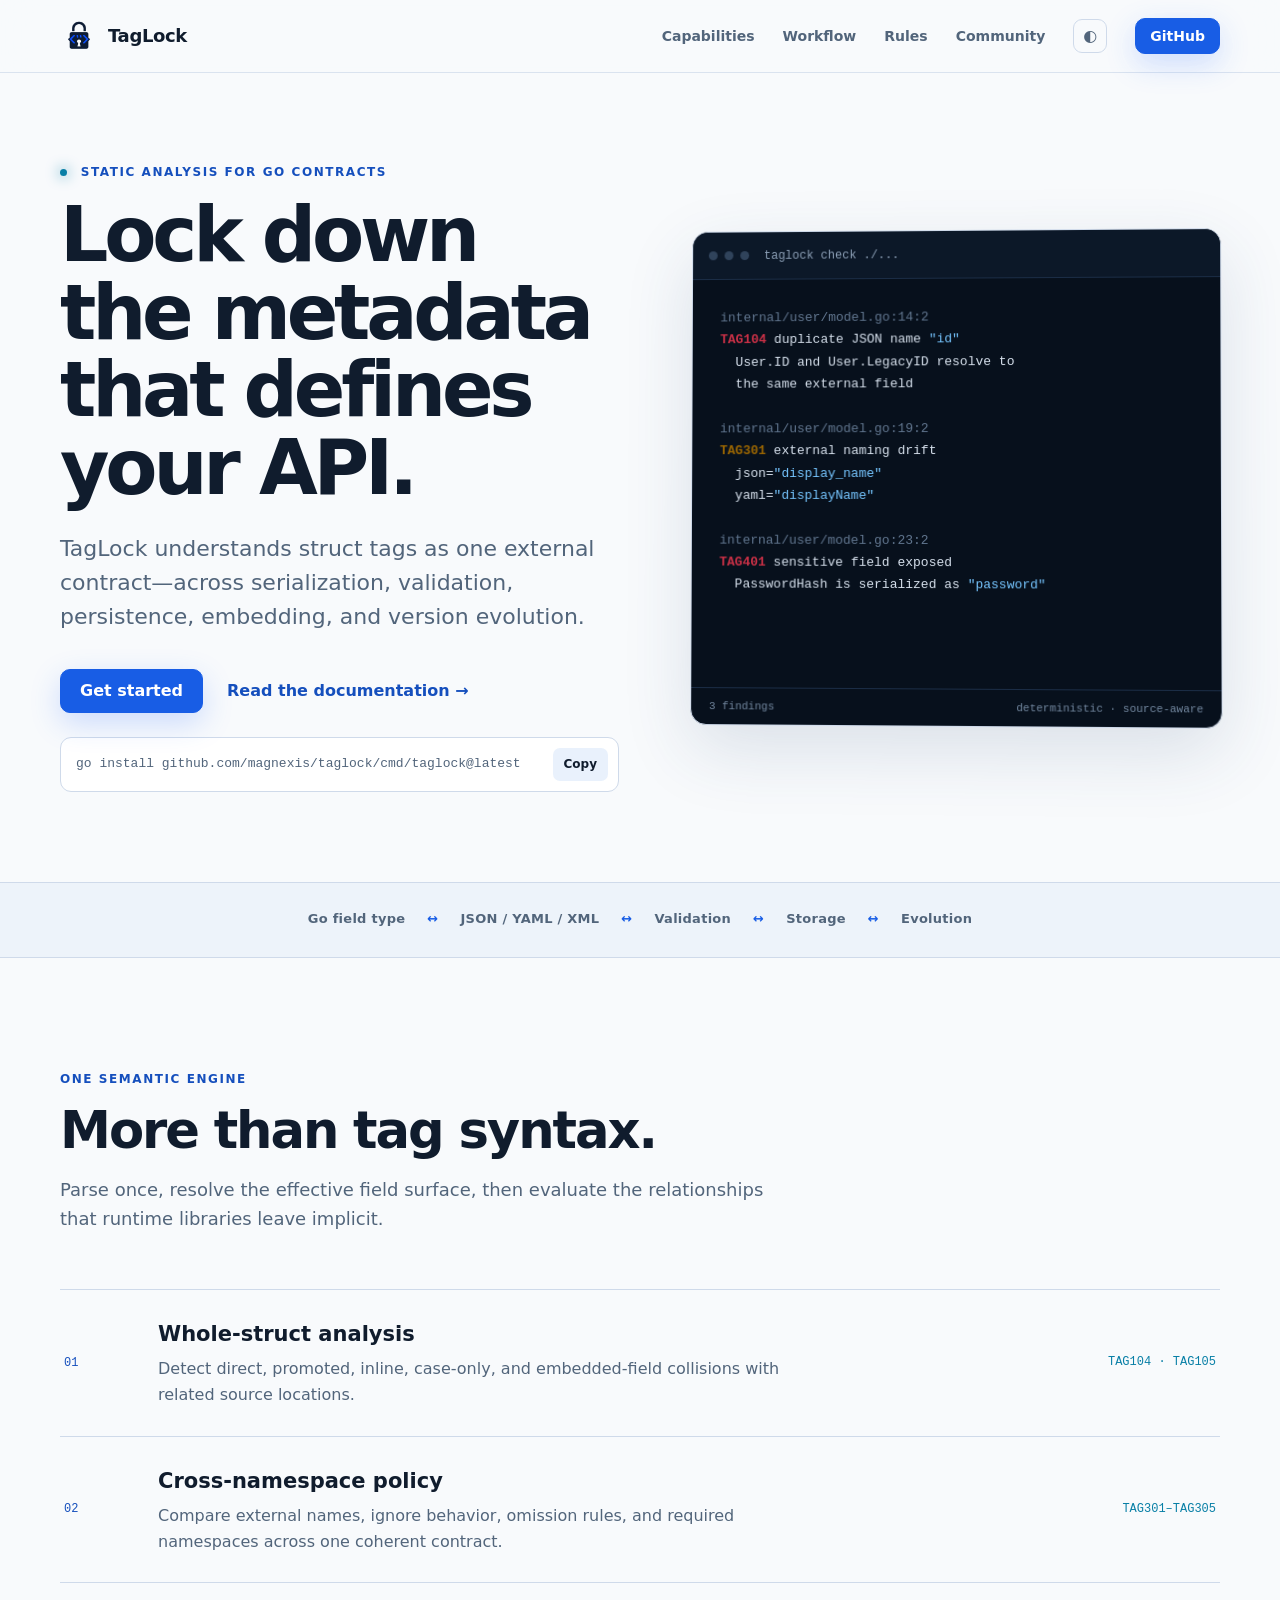
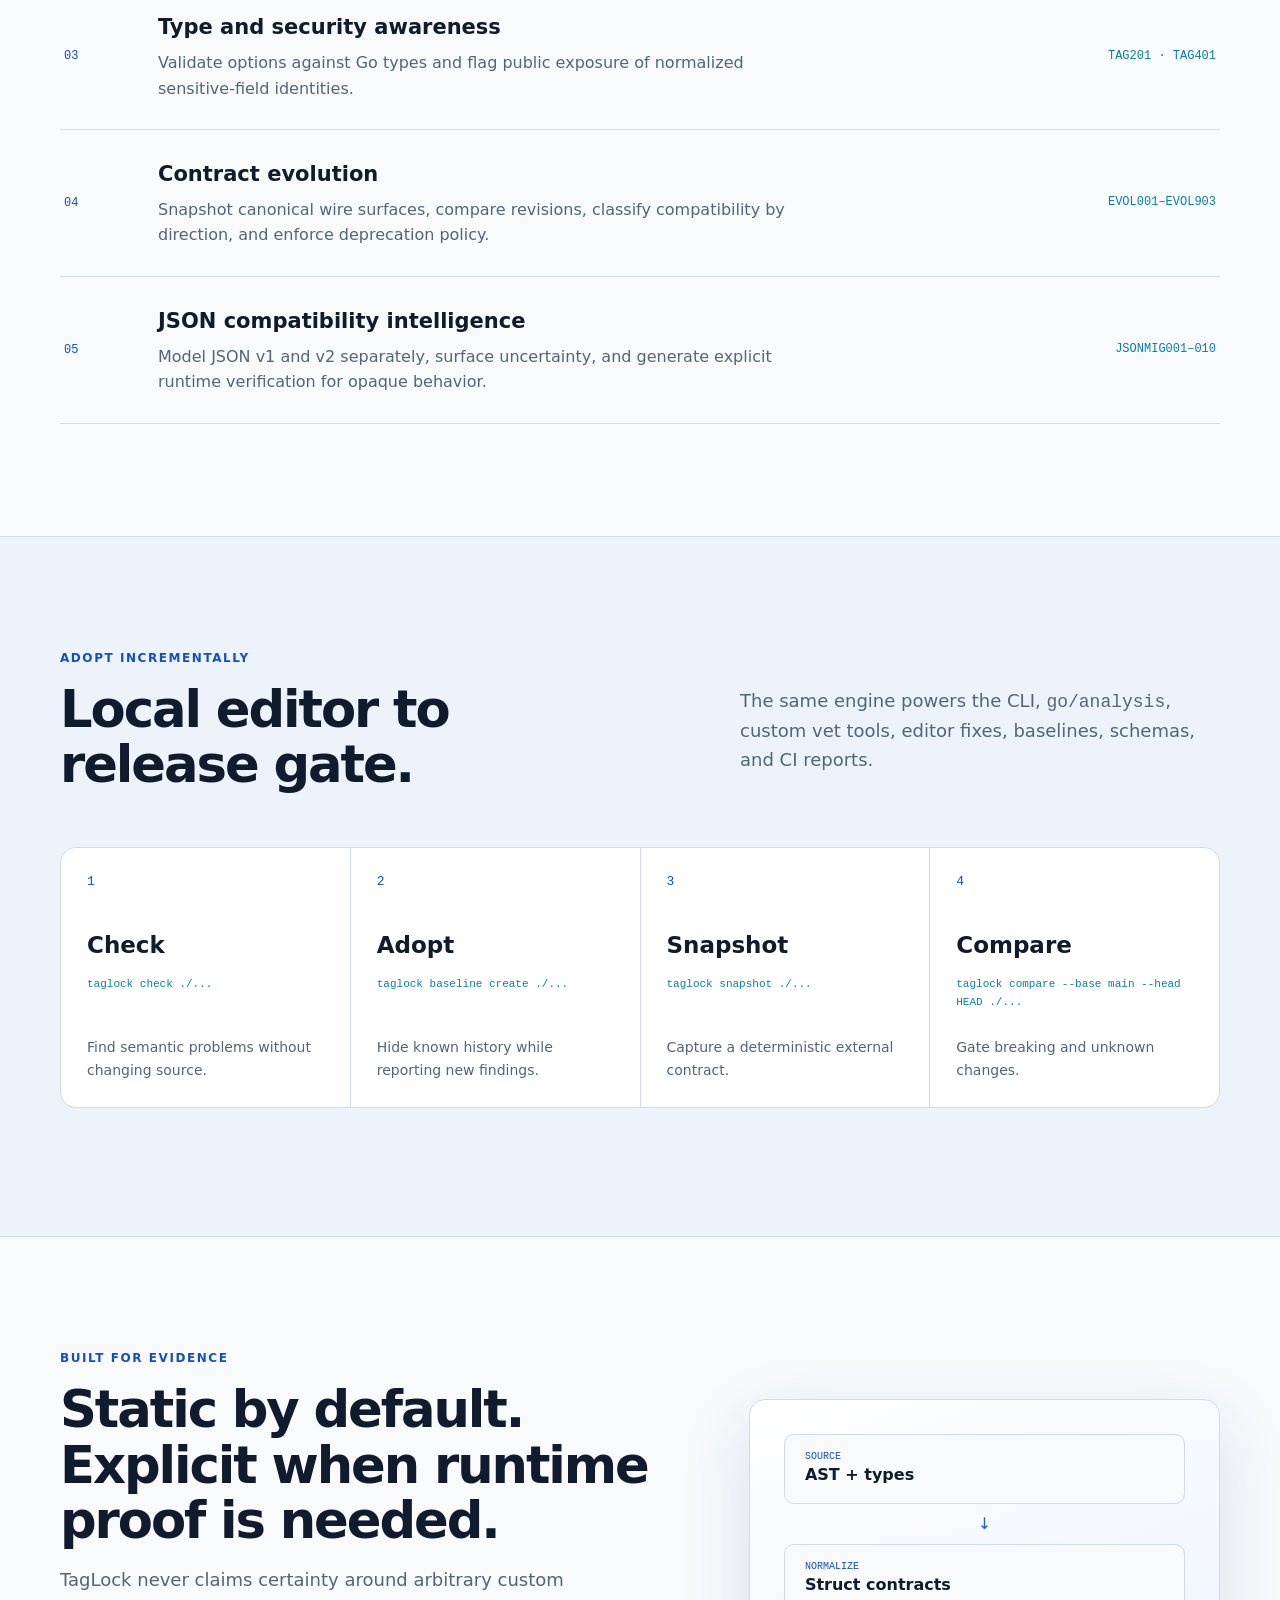
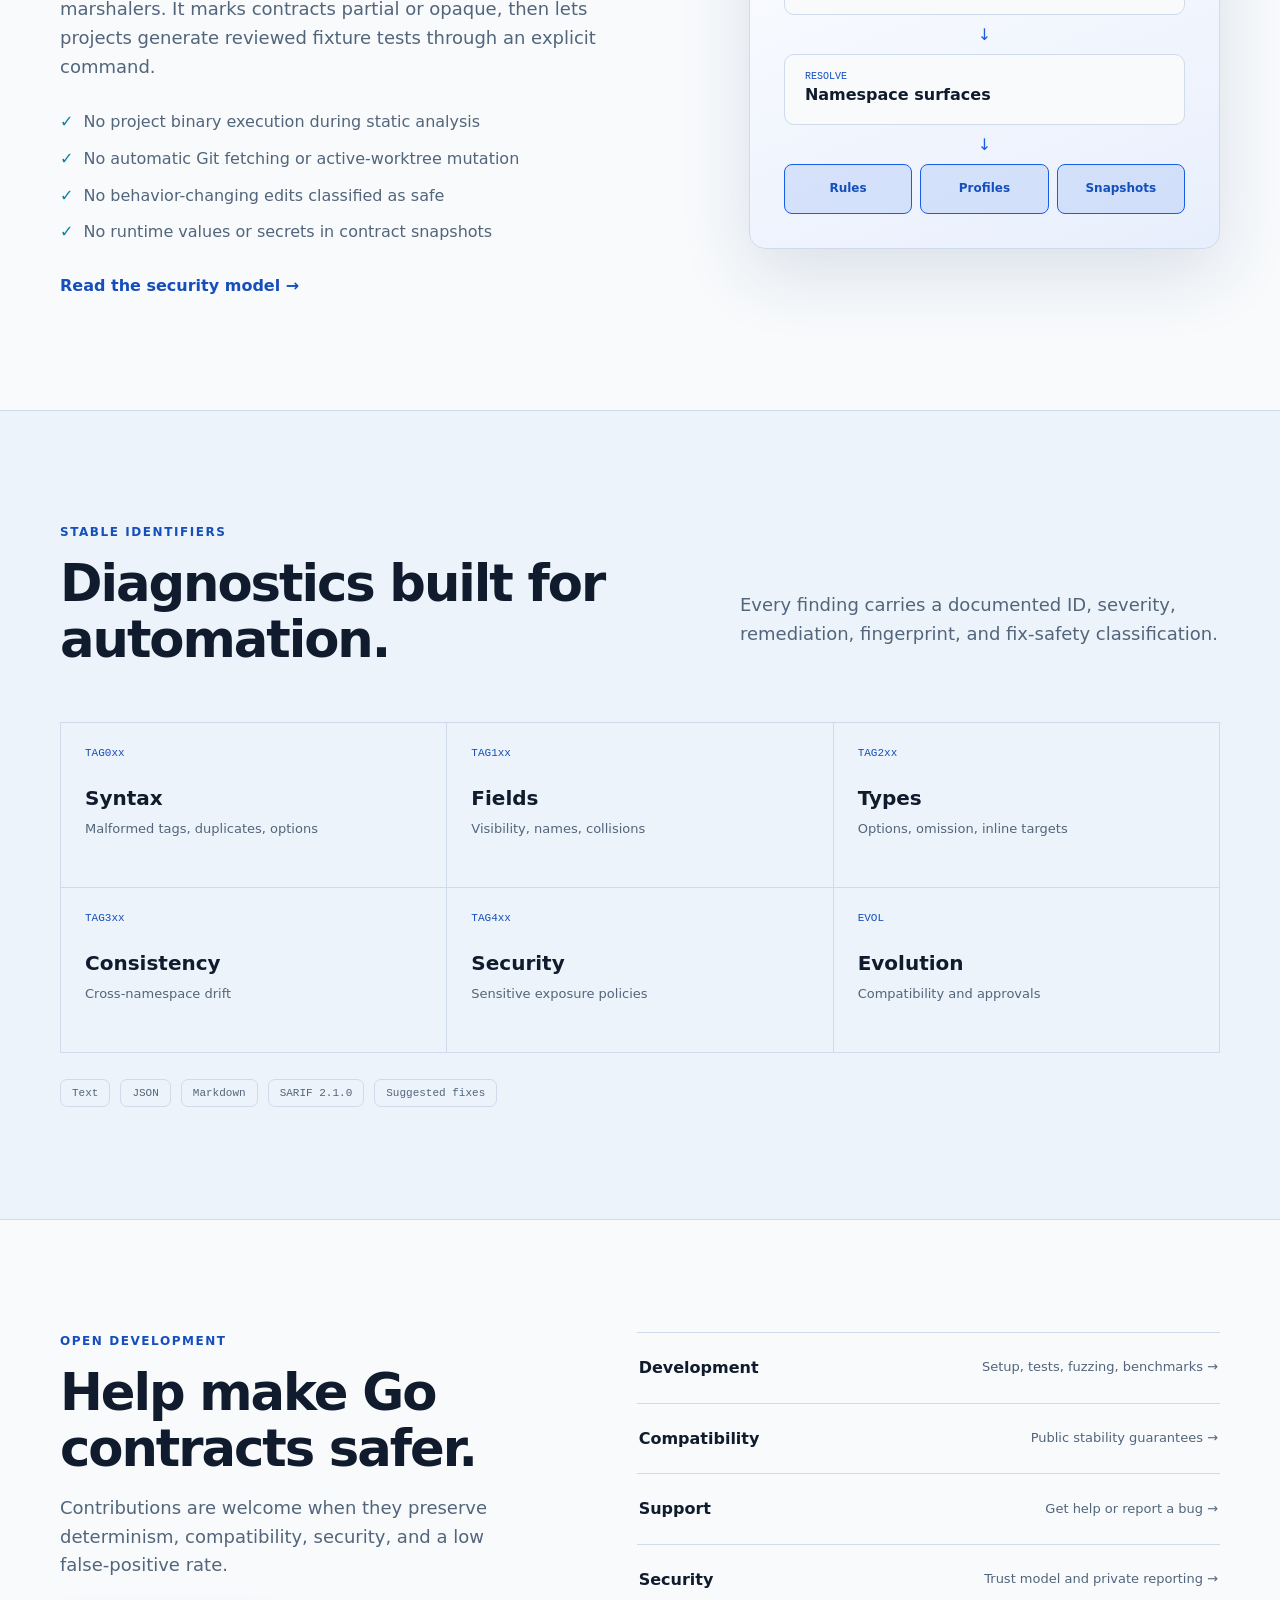
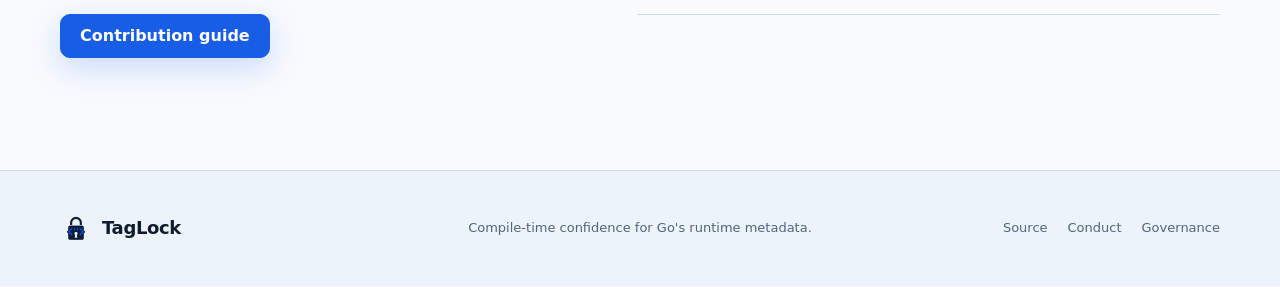
==== site/index.html @ 8b700a4b "Add initial website files for TagLock project - Create index.html for the main landing page with str" ====
<!doctype html>
<html lang="en" data-theme="dark">
  <head>
    <meta charset="utf-8">
    <meta name="viewport" content="width=device-width, initial-scale=1">
    <meta name="description" content="TagLock is a semantic static analyzer for safe, coherent, and evolvable Go struct-tag contracts.">
    <meta name="theme-color" content="#08111f">
    <title>TagLock — Semantic contracts for Go struct tags</title>
    <link rel="icon" type="image/png" href="assets/taglock-logo.png">
    <link rel="stylesheet" href="styles.css">
    <script src="site.js" defer></script>
  </head>
  <body>
    <a class="skip-link" href="#main">Skip to content</a>
    <header class="site-header">
      <nav class="nav shell" aria-label="Primary navigation">
        <a class="brand" href="#top" aria-label="TagLock home">
          <img src="assets/taglock-logo.png" alt="" width="38" height="38">
          <span>TagLock</span>
        </a>
        <button class="nav-toggle" type="button" aria-expanded="false" aria-controls="nav-links">
          <span class="sr-only">Toggle navigation</span>
          <span></span><span></span><span></span>
        </button>
        <div class="nav-links" id="nav-links">
          <a href="#capabilities">Capabilities</a>
          <a href="#workflow">Workflow</a>
          <a href="#rules">Rules</a>
          <a href="#community">Community</a>
          <button class="theme-toggle" type="button" aria-label="Switch color theme" title="Switch color theme">
            <span aria-hidden="true">◐</span>
          </button>
          <a class="button button-compact" href="https://github.com/magnexis/taglock">GitHub</a>
        </div>
      </nav>
    </header>

    <main id="main">
      <section class="hero shell" id="top">
        <div class="hero-copy">
          <p class="eyebrow"><span class="status-dot"></span> Static analysis for Go contracts</p>
          <h1>Lock down the metadata that defines your API.</h1>
          <p class="hero-lede">
            TagLock understands struct tags as one external contract—across serialization,
            validation, persistence, embedding, and version evolution.
          </p>
          <div class="hero-actions">
            <a class="button" href="#quickstart">Get started</a>
            <a class="text-link" href="https://github.com/magnexis/taglock/blob/main/README.md">Read the documentation <span aria-hidden="true">→</span></a>
          </div>
          <div class="install-line" id="quickstart">
            <code id="install-command">go install github.com/magnexis/taglock/cmd/taglock@latest</code>
            <button class="copy-button" type="button" data-copy="install-command" aria-label="Copy install command">Copy</button>
          </div>
        </div>
        <div class="hero-visual" aria-label="Example TagLock diagnostics">
          <div class="terminal-bar">
            <span></span><span></span><span></span>
            <p>taglock check ./...</p>
          </div>
          <pre><code><span class="muted">internal/user/model.go:14:2</span>
<span class="error">TAG104</span> duplicate JSON name <span class="value">"id"</span>
  User.ID and User.LegacyID resolve to
  the same external field

<span class="muted">internal/user/model.go:19:2</span>
<span class="warning">TAG301</span> external naming drift
  json=<span class="value">"display_name"</span>
  yaml=<span class="value">"displayName"</span>

<span class="muted">internal/user/model.go:23:2</span>
<span class="error">TAG401</span> sensitive field exposed
  PasswordHash is serialized as <span class="value">"password"</span></code></pre>
          <div class="terminal-footer"><span>3 findings</span><span>deterministic · source-aware</span></div>
        </div>
      </section>

      <section class="contract-strip" aria-label="Supported contract dimensions">
        <div class="shell strip-inner">
          <span>Go field type</span><i>↔</i><span>JSON / YAML / XML</span><i>↔</i><span>Validation</span><i>↔</i><span>Storage</span><i>↔</i><span>Evolution</span>
        </div>
      </section>

      <section class="section shell" id="capabilities">
        <div class="section-heading">
          <p class="eyebrow">One semantic engine</p>
          <h2>More than tag syntax.</h2>
          <p>Parse once, resolve the effective field surface, then evaluate the relationships that runtime libraries leave implicit.</p>
        </div>
        <div class="capability-list">
          <article>
            <span class="cap-number">01</span>
            <div><h3>Whole-struct analysis</h3><p>Detect direct, promoted, inline, case-only, and embedded-field collisions with related source locations.</p></div>
            <code>TAG104 · TAG105</code>
          </article>
          <article>
            <span class="cap-number">02</span>
            <div><h3>Cross-namespace policy</h3><p>Compare external names, ignore behavior, omission rules, and required namespaces across one coherent contract.</p></div>
            <code>TAG301–TAG305</code>
          </article>
          <article>
            <span class="cap-number">03</span>
            <div><h3>Type and security awareness</h3><p>Validate options against Go types and flag public exposure of normalized sensitive-field identities.</p></div>
            <code>TAG201 · TAG401</code>
          </article>
          <article>
            <span class="cap-number">04</span>
            <div><h3>Contract evolution</h3><p>Snapshot canonical wire surfaces, compare revisions, classify compatibility by direction, and enforce deprecation policy.</p></div>
            <code>EVOL001–EVOL903</code>
          </article>
          <article>
            <span class="cap-number">05</span>
            <div><h3>JSON compatibility intelligence</h3><p>Model JSON v1 and v2 separately, surface uncertainty, and generate explicit runtime verification for opaque behavior.</p></div>
            <code>JSONMIG001–010</code>
          </article>
        </div>
      </section>

      <section class="section section-alt" id="workflow">
        <div class="shell">
          <div class="section-heading split-heading">
            <div><p class="eyebrow">Adopt incrementally</p><h2>Local editor to release gate.</h2></div>
            <p>The same engine powers the CLI, <code>go/analysis</code>, custom vet tools, editor fixes, baselines, schemas, and CI reports.</p>
          </div>
          <ol class="workflow">
            <li><span>1</span><div><h3>Check</h3><code>taglock check ./...</code><p>Find semantic problems without changing source.</p></div></li>
            <li><span>2</span><div><h3>Adopt</h3><code>taglock baseline create ./...</code><p>Hide known history while reporting new findings.</p></div></li>
            <li><span>3</span><div><h3>Snapshot</h3><code>taglock snapshot ./...</code><p>Capture a deterministic external contract.</p></div></li>
            <li><span>4</span><div><h3>Compare</h3><code>taglock compare --base main --head HEAD ./...</code><p>Gate breaking and unknown changes.</p></div></li>
          </ol>
        </div>
      </section>

      <section class="section shell architecture">
        <div class="architecture-copy">
          <p class="eyebrow">Built for evidence</p>
          <h2>Static by default. Explicit when runtime proof is needed.</h2>
          <p>TagLock never claims certainty around arbitrary custom marshalers. It marks contracts partial or opaque, then lets projects generate reviewed fixture tests through an explicit command.</p>
          <ul class="check-list">
            <li>No project binary execution during static analysis</li>
            <li>No automatic Git fetching or active-worktree mutation</li>
            <li>No behavior-changing edits classified as safe</li>
            <li>No runtime values or secrets in contract snapshots</li>
          </ul>
          <a class="text-link" href="https://github.com/magnexis/taglock/blob/main/SECURITY.md">Read the security model <span aria-hidden="true">→</span></a>
        </div>
        <div class="pipeline" aria-label="TagLock analysis architecture">
          <div><small>Source</small><strong>AST + types</strong></div>
          <span>↓</span>
          <div><small>Normalize</small><strong>Struct contracts</strong></div>
          <span>↓</span>
          <div><small>Resolve</small><strong>Namespace surfaces</strong></div>
          <span>↓</span>
          <div class="pipeline-split"><strong>Rules</strong><strong>Profiles</strong><strong>Snapshots</strong></div>
        </div>
      </section>

      <section class="section section-alt" id="rules">
        <div class="shell">
          <div class="section-heading split-heading">
            <div><p class="eyebrow">Stable identifiers</p><h2>Diagnostics built for automation.</h2></div>
            <p>Every finding carries a documented ID, severity, remediation, fingerprint, and fix-safety classification.</p>
          </div>
          <div class="rule-grid">
            <a href="https://github.com/magnexis/taglock/blob/main/docs/RULES.md"><span>TAG0xx</span><strong>Syntax</strong><small>Malformed tags, duplicates, options</small></a>
            <a href="https://github.com/magnexis/taglock/blob/main/docs/RULES.md"><span>TAG1xx</span><strong>Fields</strong><small>Visibility, names, collisions</small></a>
            <a href="https://github.com/magnexis/taglock/blob/main/docs/RULES.md"><span>TAG2xx</span><strong>Types</strong><small>Options, omission, inline targets</small></a>
            <a href="https://github.com/magnexis/taglock/blob/main/docs/RULES.md"><span>TAG3xx</span><strong>Consistency</strong><small>Cross-namespace drift</small></a>
            <a href="https://github.com/magnexis/taglock/blob/main/docs/RULES.md"><span>TAG4xx</span><strong>Security</strong><small>Sensitive exposure policies</small></a>
            <a href="https://github.com/magnexis/taglock/blob/main/docs/SNAPSHOT_FORMAT.md"><span>EVOL</span><strong>Evolution</strong><small>Compatibility and approvals</small></a>
          </div>
          <div class="formats"><span>Text</span><span>JSON</span><span>Markdown</span><span>SARIF 2.1.0</span><span>Suggested fixes</span></div>
        </div>
      </section>

      <section class="section shell community" id="community">
        <div class="community-intro">
          <p class="eyebrow">Open development</p>
          <h2>Help make Go contracts safer.</h2>
          <p>Contributions are welcome when they preserve determinism, compatibility, security, and a low false-positive rate.</p>
          <a class="button" href="https://github.com/magnexis/taglock/blob/main/CONTRIBUTING.md">Contribution guide</a>
        </div>
        <div class="community-links">
          <a href="https://github.com/magnexis/taglock/blob/main/docs/DEVELOPMENT.md"><strong>Development</strong><span>Setup, tests, fuzzing, benchmarks →</span></a>
          <a href="https://github.com/magnexis/taglock/blob/main/docs/COMPATIBILITY.md"><strong>Compatibility</strong><span>Public stability guarantees →</span></a>
          <a href="https://github.com/magnexis/taglock/blob/main/SUPPORT.md"><strong>Support</strong><span>Get help or report a bug →</span></a>
          <a href="https://github.com/magnexis/taglock/blob/main/SECURITY.md"><strong>Security</strong><span>Trust model and private reporting →</span></a>
        </div>
      </section>
    </main>

    <footer class="footer">
      <div class="shell footer-inner">
        <div class="brand"><img src="assets/taglock-logo.png" alt="" width="32" height="32"><span>TagLock</span></div>
        <p>Compile-time confidence for Go's runtime metadata.</p>
        <div><a href="https://github.com/magnexis/taglock">Source</a><a href="https://github.com/magnexis/taglock/blob/main/CODE_OF_CONDUCT.md">Conduct</a><a href="https://github.com/magnexis/taglock/blob/main/GOVERNANCE.md">Governance</a></div>
      </div>
    </footer>
  </body>
</html>
---- site/styles.css ----
:root {
  color-scheme: dark;
  --bg: #07101d;
  --bg-alt: #0a1525;
  --surface: #0d1a2d;
  --surface-strong: #12233b;
  --text: #f4f7fb;
  --muted: #9bacbf;
  --line: #20334d;
  --blue: #2e6cff;
  --blue-bright: #73a2ff;
  --cyan: #57d8ff;
  --error: #ff6f7d;
  --warning: #ffc766;
  --shadow: 0 24px 80px rgb(0 0 0 / 28%);
  --radius: 16px;
}

[data-theme="light"] {
  color-scheme: light;
  --bg: #f8fafc;
  --bg-alt: #edf3fa;
  --surface: #ffffff;
  --surface-strong: #e9f1fc;
  --text: #101c2d;
  --muted: #52657b;
  --line: #cfdaea;
  --blue: #185de5;
  --blue-bright: #154fbd;
  --cyan: #087fa6;
  --error: #c72f45;
  --warning: #9a6500;
  --shadow: 0 24px 70px rgb(44 74 112 / 14%);
}

* { box-sizing: border-box; }
html { scroll-behavior: smooth; }
body { margin: 0; background: var(--bg); color: var(--text); font-family: Inter, ui-sans-serif, system-ui, -apple-system, BlinkMacSystemFont, "Segoe UI", sans-serif; line-height: 1.6; }
a { color: inherit; }
button, input { font: inherit; }
code, pre { font-family: "SFMono-Regular", Consolas, "Liberation Mono", monospace; }
.shell { width: min(1160px, calc(100% - 40px)); margin-inline: auto; }
.sr-only { position: absolute; width: 1px; height: 1px; padding: 0; margin: -1px; overflow: hidden; clip: rect(0, 0, 0, 0); white-space: nowrap; border: 0; }
.skip-link { position: fixed; z-index: 100; left: 16px; top: -60px; padding: 10px 14px; border-radius: 8px; background: var(--text); color: var(--bg); transition: top .2s; }
.skip-link:focus { top: 12px; }

.site-header { position: sticky; z-index: 50; top: 0; border-bottom: 1px solid color-mix(in srgb, var(--line), transparent 30%); background: color-mix(in srgb, var(--bg), transparent 12%); backdrop-filter: blur(18px); }
.nav { min-height: 72px; display: flex; align-items: center; justify-content: space-between; }
.brand { display: inline-flex; align-items: center; gap: 10px; color: var(--text); font-size: 18px; font-weight: 760; text-decoration: none; letter-spacing: -.02em; }
.brand img { object-fit: contain; }
.nav-links { display: flex; align-items: center; gap: 28px; }
.nav-links > a:not(.button) { color: var(--muted); font-size: 14px; font-weight: 600; text-decoration: none; }
.nav-links > a:hover, .nav-links > a:focus-visible { color: var(--text); }
.nav-toggle { display: none; padding: 8px; border: 0; background: transparent; }
.nav-toggle span:not(.sr-only) { display: block; width: 23px; height: 2px; margin: 4px; background: var(--text); }
.theme-toggle { width: 34px; height: 34px; border: 1px solid var(--line); border-radius: 9px; background: transparent; color: var(--muted); cursor: pointer; }
.theme-toggle:hover { color: var(--text); border-color: var(--blue); }

.button { display: inline-flex; align-items: center; justify-content: center; min-height: 44px; padding: 0 19px; border: 1px solid var(--blue); border-radius: 10px; background: var(--blue); color: #fff; font-weight: 700; text-decoration: none; box-shadow: 0 10px 30px rgb(46 108 255 / 22%); }
.button:hover { background: #1e5bed; transform: translateY(-1px); }
.button-compact { min-height: 36px; padding-inline: 14px; font-size: 14px; }
.text-link { color: var(--blue-bright); font-weight: 700; text-decoration: none; }
.text-link:hover span { display: inline-block; transform: translateX(3px); }

.hero { min-height: 690px; display: grid; grid-template-columns: minmax(0, 1fr) minmax(0, .95fr); align-items: center; gap: 70px; padding-block: 90px; }
.hero > *, .architecture > *, .community > * { min-width: 0; }
.eyebrow { margin: 0 0 14px; color: var(--blue-bright); font-size: 12px; font-weight: 800; letter-spacing: .13em; text-transform: uppercase; }
.status-dot { display: inline-block; width: 7px; height: 7px; margin-right: 8px; border-radius: 50%; background: var(--cyan); box-shadow: 0 0 14px var(--cyan); }
.hero h1 { max-width: 670px; margin: 0; font-size: clamp(48px, 6vw, 76px); line-height: 1.02; letter-spacing: -.055em; }
.hero-lede { max-width: 660px; margin: 26px 0 0; color: var(--muted); font-size: clamp(18px, 2vw, 22px); line-height: 1.55; }
.hero-actions { display: flex; align-items: center; gap: 24px; margin-top: 34px; }
.install-line { max-width: 690px; display: flex; align-items: center; justify-content: space-between; gap: 14px; margin-top: 24px; padding: 10px 10px 10px 15px; border: 1px solid var(--line); border-radius: 11px; background: var(--surface); }
.install-line code { overflow: auto; color: var(--muted); font-size: 13px; white-space: nowrap; }
.copy-button { border: 0; border-radius: 7px; padding: 7px 11px; background: var(--surface-strong); color: var(--text); cursor: pointer; font-size: 12px; font-weight: 700; }
.copy-button:hover { background: var(--blue); color: #fff; }

.hero-visual { min-width: 0; overflow: hidden; border: 1px solid var(--line); border-radius: var(--radius); background: #07101c; box-shadow: var(--shadow); transform: perspective(1200px) rotateY(-2deg) rotateX(1deg); }
.terminal-bar { height: 48px; display: flex; align-items: center; gap: 7px; padding: 0 16px; border-bottom: 1px solid #1b2d46; background: #0c1828; }
.terminal-bar span { width: 9px; height: 9px; border-radius: 50%; background: #30435b; }
.terminal-bar p { margin: 0 auto 0 8px; color: #8da0b7; font: 12px "SFMono-Regular", Consolas, monospace; }
.hero-visual pre { min-height: 410px; margin: 0; padding: 28px; overflow: auto; color: #d7e1ed; font-size: 13px; line-height: 1.72; }
.hero-visual .muted { color: #60758e; }
.hero-visual .error { color: var(--error); font-weight: 800; }
.hero-visual .warning { color: var(--warning); font-weight: 800; }
.hero-visual .value { color: #75c5ff; }
.terminal-footer { display: flex; justify-content: space-between; padding: 12px 18px; border-top: 1px solid #1b2d46; color: #71869e; font: 11px "SFMono-Regular", Consolas, monospace; }

.contract-strip { border-block: 1px solid var(--line); background: var(--bg-alt); }
.strip-inner { min-height: 74px; display: flex; align-items: center; justify-content: center; gap: 22px; color: var(--muted); font-size: 13px; font-weight: 700; letter-spacing: .02em; }
.strip-inner i { color: var(--blue); font-style: normal; }
.section { padding-block: 112px; }
.section-alt { padding-block: 112px; border-block: 1px solid var(--line); background: var(--bg-alt); }
.section-heading { max-width: 720px; margin-bottom: 55px; }
.section-heading h2, .architecture h2, .community h2 { margin: 0; font-size: clamp(35px, 4vw, 52px); line-height: 1.08; letter-spacing: -.04em; }
.section-heading > p:last-child, .split-heading > p, .architecture-copy > p:not(.eyebrow), .community-intro > p:not(.eyebrow) { color: var(--muted); font-size: 18px; }
.split-heading { max-width: none; display: grid; grid-template-columns: 1fr .8fr; align-items: end; gap: 80px; }

.capability-list { border-top: 1px solid var(--line); }
.capability-list article { display: grid; grid-template-columns: 70px 1fr 180px; align-items: center; gap: 24px; padding: 28px 4px; border-bottom: 1px solid var(--line); }
.cap-number { color: var(--blue-bright); font: 12px "SFMono-Regular", Consolas, monospace; }
.capability-list h3 { margin: 0 0 5px; font-size: 21px; }
.capability-list p { max-width: 650px; margin: 0; color: var(--muted); }
.capability-list > article > code { justify-self: end; color: var(--cyan); font-size: 12px; }

.workflow { display: grid; grid-template-columns: repeat(4, 1fr); gap: 1px; padding: 0; border: 1px solid var(--line); border-radius: var(--radius); overflow: hidden; list-style: none; background: var(--line); }
.workflow li { min-height: 250px; display: flex; flex-direction: column; gap: 38px; padding: 26px; background: var(--surface); }
.workflow li > span { color: var(--blue-bright); font: 13px "SFMono-Regular", Consolas, monospace; }
.workflow h3 { margin: 0 0 12px; font-size: 23px; }
.workflow code { display: block; min-height: 48px; color: var(--cyan); font-size: 11px; overflow-wrap: anywhere; }
.workflow p { margin: 12px 0 0; color: var(--muted); font-size: 14px; }

.architecture { display: grid; grid-template-columns: 1fr .8fr; align-items: center; gap: 100px; }
.check-list { display: grid; gap: 11px; margin: 28px 0; padding: 0; list-style: none; }
.check-list li { color: var(--muted); }
.check-list li::before { content: "✓"; margin-right: 10px; color: var(--cyan); font-weight: 900; }
.pipeline { display: grid; justify-items: center; padding: 34px; border: 1px solid var(--line); border-radius: var(--radius); background: linear-gradient(160deg, var(--surface), color-mix(in srgb, var(--blue), var(--surface) 90%)); box-shadow: var(--shadow); }
.pipeline > div:not(.pipeline-split) { width: 100%; padding: 16px 20px; border: 1px solid var(--line); border-radius: 10px; background: var(--bg); }
.pipeline small { display: block; color: var(--blue-bright); font: 10px "SFMono-Regular", Consolas, monospace; text-transform: uppercase; }
.pipeline strong { font-size: 16px; }
.pipeline > span { padding: 7px; color: var(--blue); }
.pipeline-split { width: 100%; display: grid; grid-template-columns: repeat(3, 1fr); gap: 8px; }
.pipeline-split strong { padding: 14px 5px; border: 1px solid var(--blue); border-radius: 8px; background: color-mix(in srgb, var(--blue), transparent 88%); color: var(--blue-bright); text-align: center; font-size: 12px; }

.rule-grid { display: grid; grid-template-columns: repeat(3, 1fr); border-top: 1px solid var(--line); border-left: 1px solid var(--line); }
.rule-grid a { min-height: 165px; display: flex; flex-direction: column; padding: 24px; border-right: 1px solid var(--line); border-bottom: 1px solid var(--line); text-decoration: none; }
.rule-grid a:hover { background: var(--surface-strong); }
.rule-grid span { color: var(--blue-bright); font: 11px "SFMono-Regular", Consolas, monospace; }
.rule-grid strong { margin-top: 23px; font-size: 20px; }
.rule-grid small { margin-top: 5px; color: var(--muted); font-size: 13px; }
.formats { display: flex; flex-wrap: wrap; gap: 10px; margin-top: 26px; }
.formats span { padding: 7px 11px; border: 1px solid var(--line); border-radius: 7px; color: var(--muted); font: 11px "SFMono-Regular", Consolas, monospace; }

.community { display: grid; grid-template-columns: .8fr 1fr; gap: 110px; }
.community-intro .button { margin-top: 16px; }
.community-links { border-top: 1px solid var(--line); }
.community-links a { display: flex; align-items: center; justify-content: space-between; gap: 25px; padding: 22px 2px; border-bottom: 1px solid var(--line); text-decoration: none; }
.community-links a:hover strong { color: var(--blue-bright); }
.community-links span { color: var(--muted); font-size: 13px; text-align: right; }

.footer { border-top: 1px solid var(--line); background: var(--bg-alt); }
.footer-inner { min-height: 115px; display: grid; grid-template-columns: 1fr 1.5fr 1fr; align-items: center; gap: 30px; }
.footer p { color: var(--muted); font-size: 13px; text-align: center; }
.footer-inner > div:last-child { display: flex; justify-content: flex-end; gap: 20px; }
.footer-inner > div:last-child a { color: var(--muted); font-size: 13px; text-decoration: none; }
.footer-inner > div:last-child a:hover { color: var(--text); }

:focus-visible { outline: 3px solid color-mix(in srgb, var(--blue), white 25%); outline-offset: 3px; }
@media (prefers-reduced-motion: reduce) { *, *::before, *::after { scroll-behavior: auto !important; transition: none !important; transform: none !important; } }

@media (max-width: 900px) {
  .nav-toggle { display: block; color: var(--text); }
  .nav-links { position: absolute; inset: 72px 0 auto; display: none; padding: 24px 20px; border-bottom: 1px solid var(--line); background: var(--bg); }
  .nav-links.open { display: grid; gap: 18px; }
  .theme-toggle { width: 100%; }
  .hero { grid-template-columns: minmax(0, 1fr); gap: 55px; padding-block: 70px; }
  .hero-visual { transform: none; }
  .split-heading, .architecture, .community { grid-template-columns: 1fr; gap: 45px; }
  .workflow { grid-template-columns: repeat(2, 1fr); }
  .rule-grid { grid-template-columns: repeat(2, 1fr); }
  .footer-inner { grid-template-columns: 1fr; justify-items: center; padding-block: 28px; }
  .footer-inner > div:last-child { justify-content: center; }
}

@media (max-width: 600px) {
  .shell { width: min(100% - 28px, 1160px); }
  .hero { min-height: auto; }
  .hero h1 { font-size: 45px; }
  .hero-actions { align-items: flex-start; flex-direction: column; }
  .install-line { align-items: stretch; flex-direction: column; }
  .copy-button { min-height: 38px; }
  .hero-visual pre { padding: 20px; font-size: 11px; }
  .strip-inner { flex-wrap: wrap; gap: 8px 13px; padding-block: 18px; }
  .section, .section-alt { padding-block: 78px; }
  .capability-list article { grid-template-columns: 42px 1fr; }
  .capability-list > article > code { grid-column: 2; justify-self: start; }
  .workflow, .rule-grid { grid-template-columns: 1fr; }
  .pipeline { padding: 20px; }
  .community-links a { align-items: flex-start; flex-direction: column; gap: 4px; }
  .community-links span { text-align: left; }
}
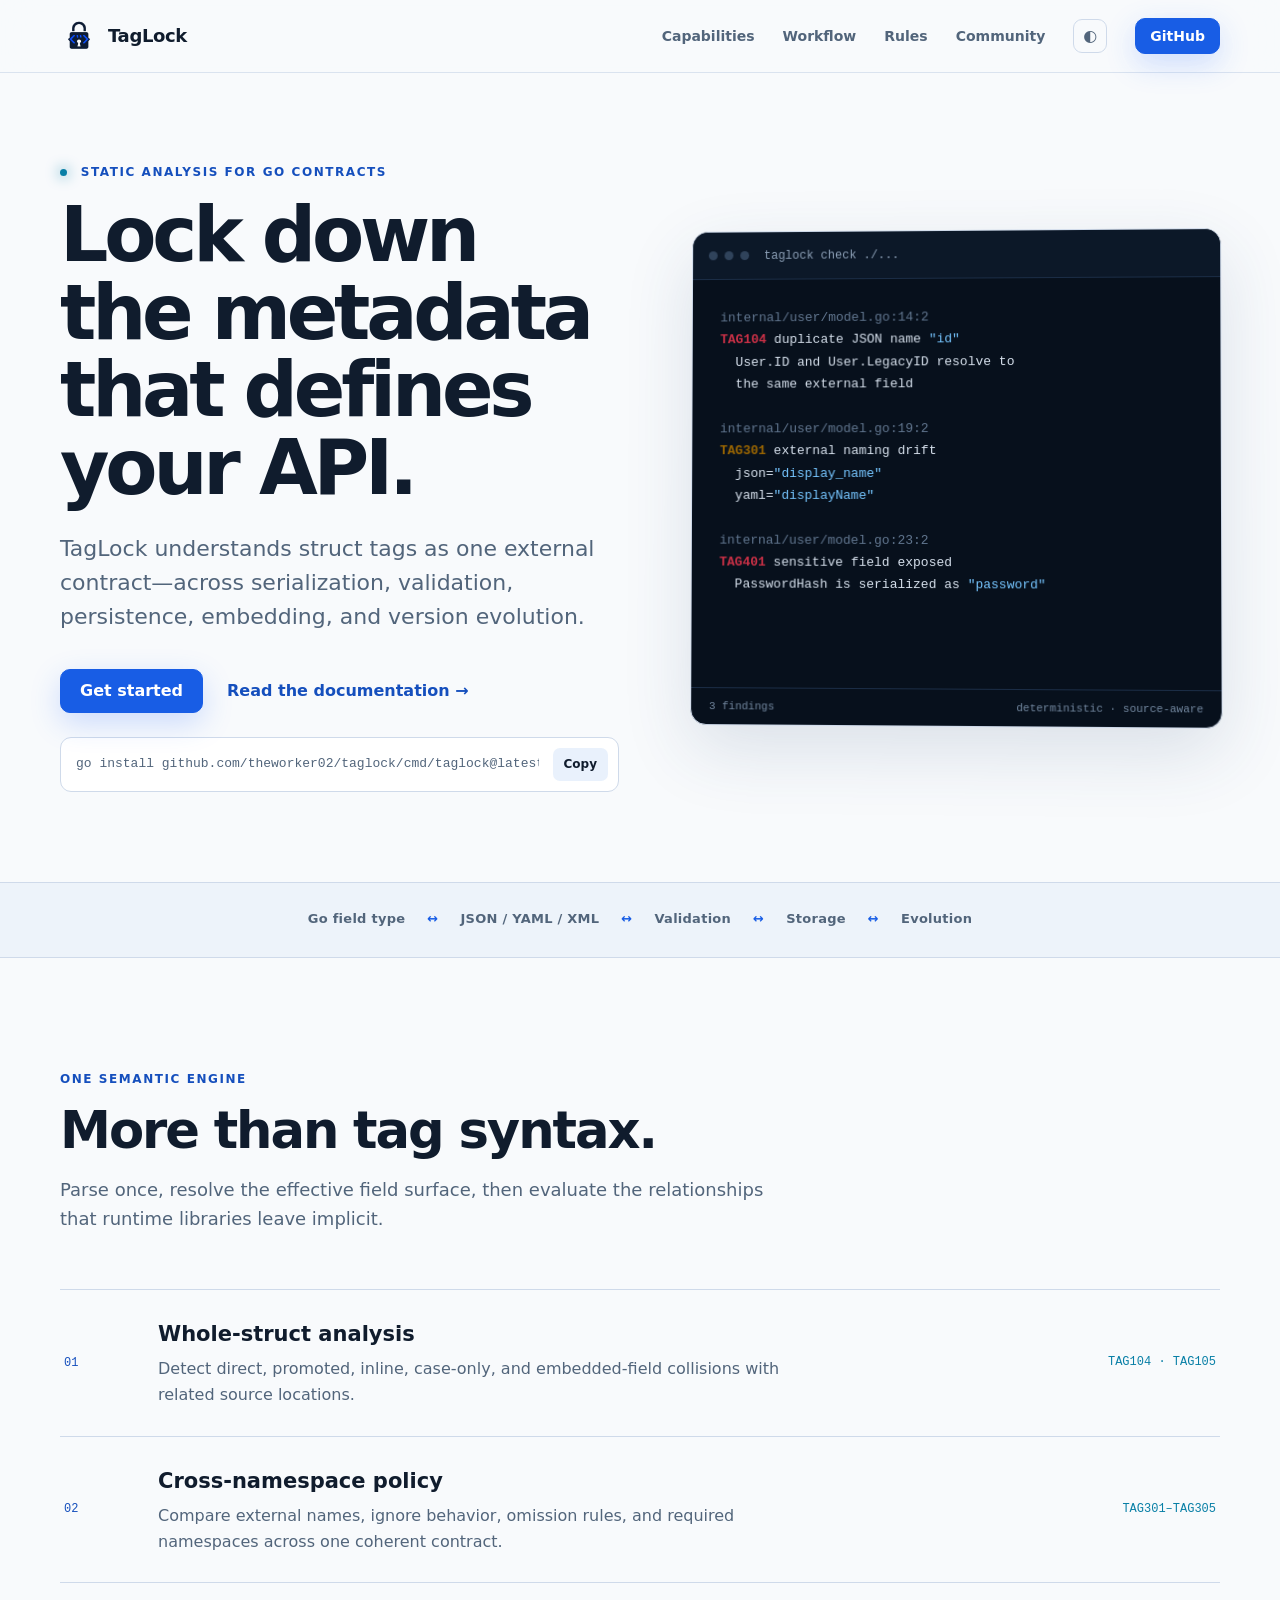
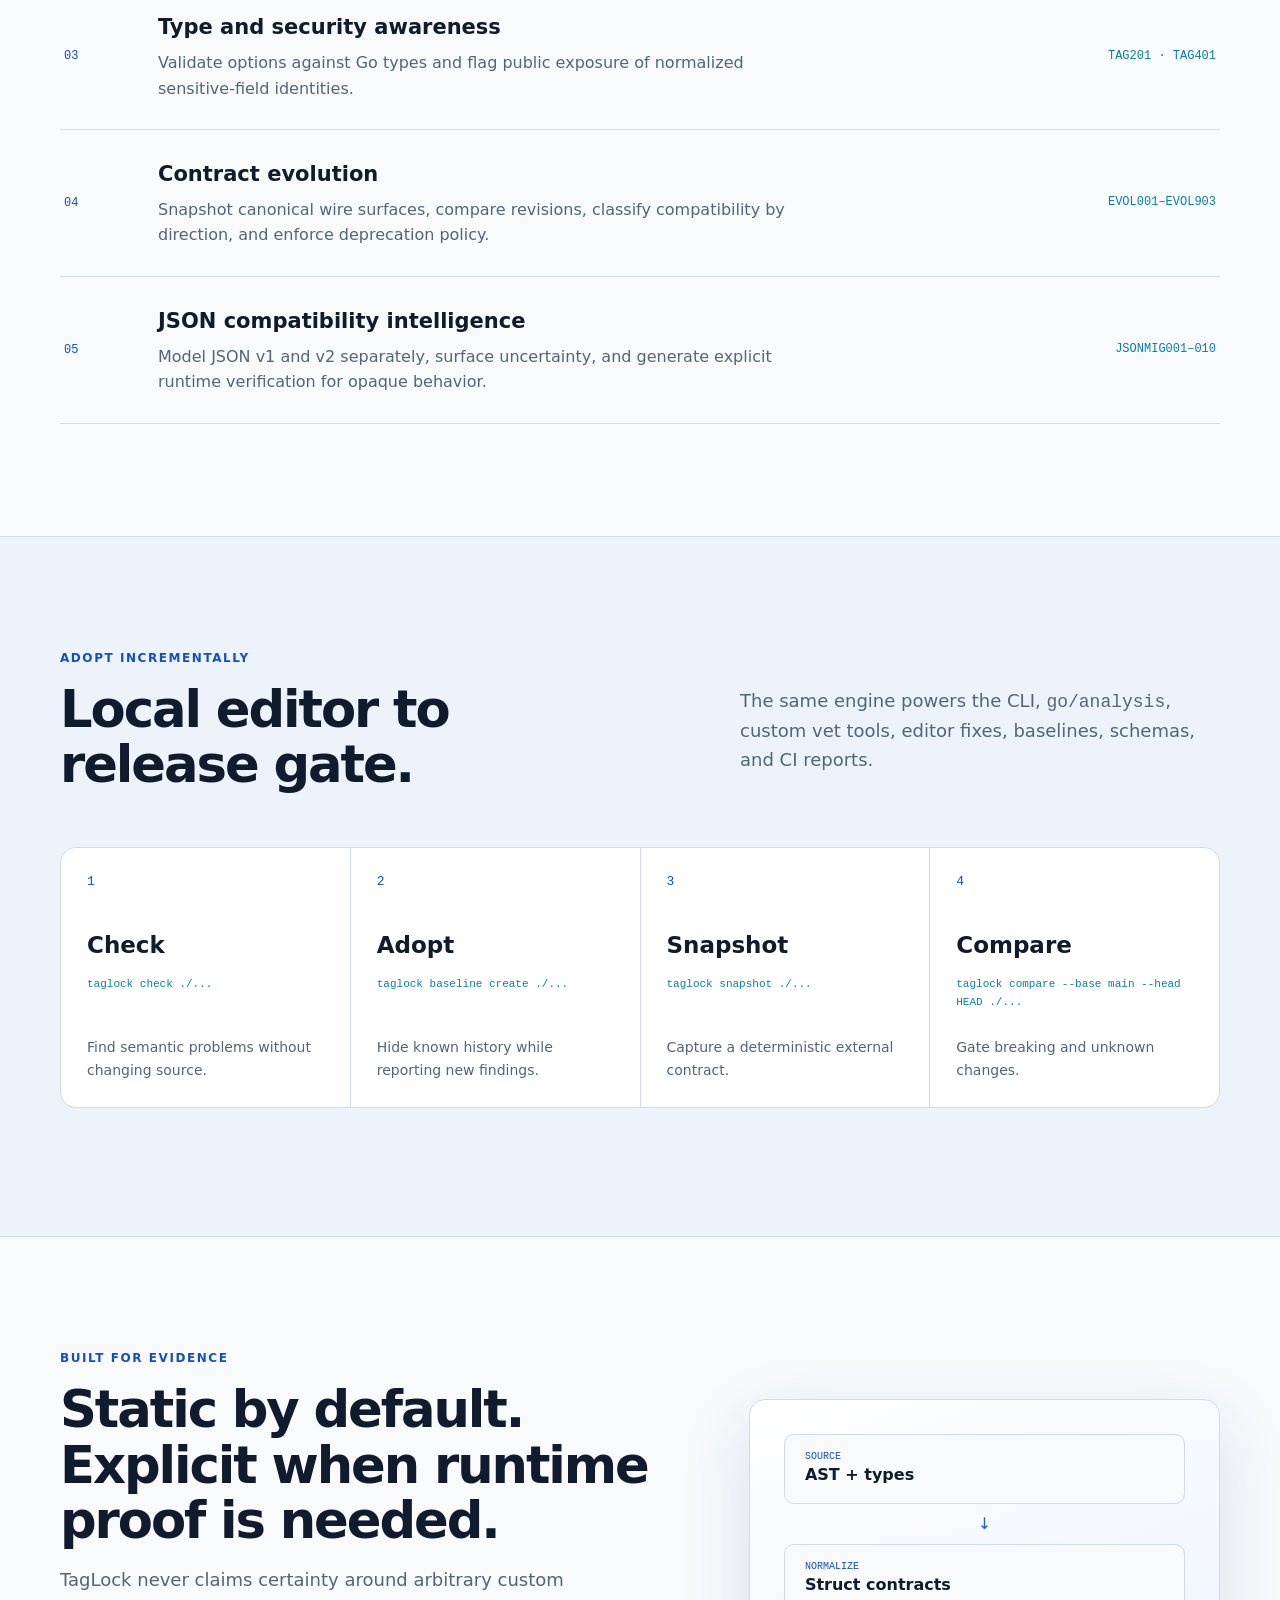
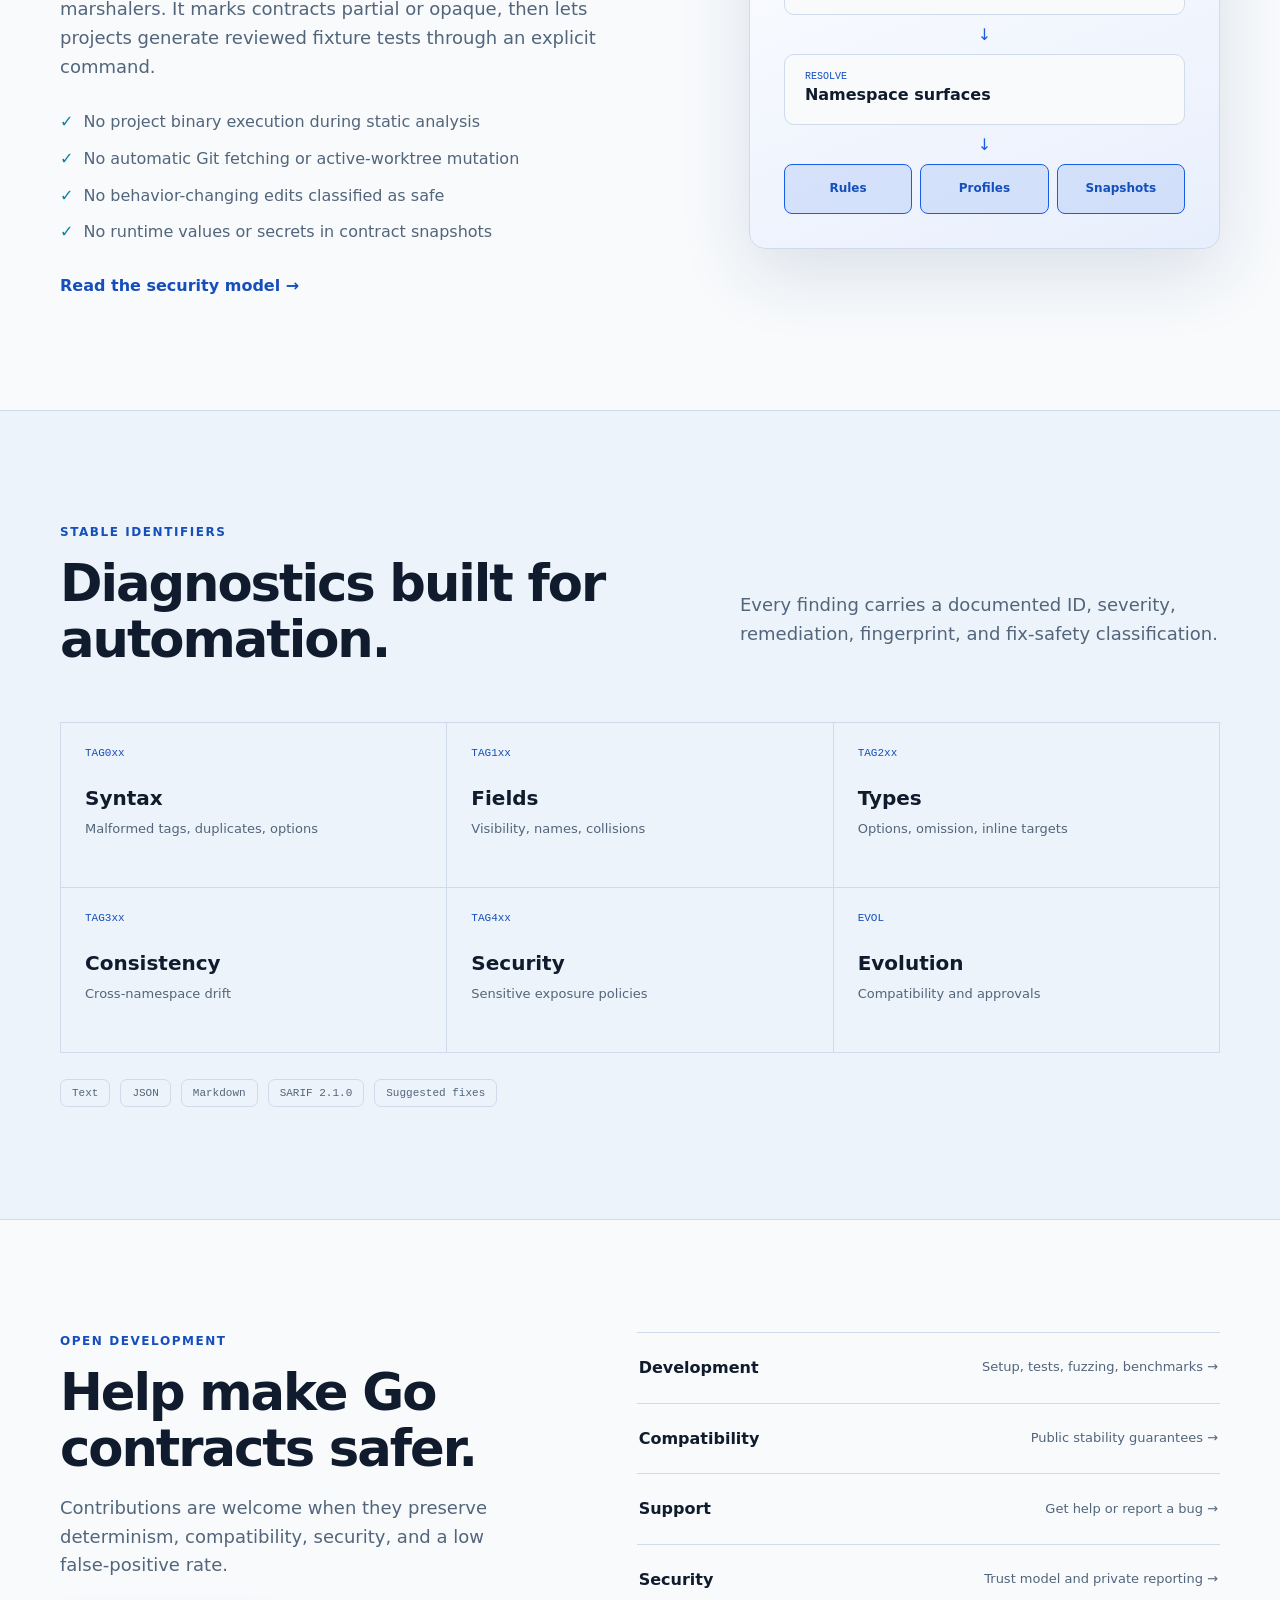
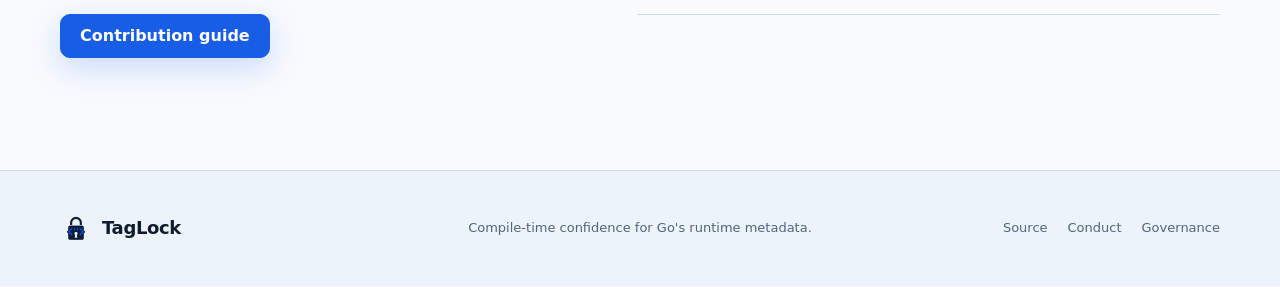
==== commit abd2d25a: "Release TagLock v0.1.0" ====
--- a/site/index.html
+++ b/site/index.html
@@ -30,7 +30,7 @@
           <button class="theme-toggle" type="button" aria-label="Switch color theme" title="Switch color theme">
             <span aria-hidden="true">◐</span>
           </button>
-          <a class="button button-compact" href="https://github.com/magnexis/taglock">GitHub</a>
+          <a class="button button-compact" href="https://github.com/theworker02/taglock">GitHub</a>
         </div>
       </nav>
     </header>
@@ -46,10 +46,10 @@
           </p>
           <div class="hero-actions">
             <a class="button" href="#quickstart">Get started</a>
-            <a class="text-link" href="https://github.com/magnexis/taglock/blob/main/README.md">Read the documentation <span aria-hidden="true">→</span></a>
+            <a class="text-link" href="https://github.com/theworker02/taglock/blob/main/README.md">Read the documentation <span aria-hidden="true">→</span></a>
           </div>
           <div class="install-line" id="quickstart">
-            <code id="install-command">go install github.com/magnexis/taglock/cmd/taglock@latest</code>
+            <code id="install-command">go install github.com/theworker02/taglock/cmd/taglock@latest</code>
             <button class="copy-button" type="button" data-copy="install-command" aria-label="Copy install command">Copy</button>
           </div>
         </div>
@@ -142,7 +142,7 @@
             <li>No behavior-changing edits classified as safe</li>
             <li>No runtime values or secrets in contract snapshots</li>
           </ul>
-          <a class="text-link" href="https://github.com/magnexis/taglock/blob/main/SECURITY.md">Read the security model <span aria-hidden="true">→</span></a>
+          <a class="text-link" href="https://github.com/theworker02/taglock/blob/main/SECURITY.md">Read the security model <span aria-hidden="true">→</span></a>
         </div>
         <div class="pipeline" aria-label="TagLock analysis architecture">
           <div><small>Source</small><strong>AST + types</strong></div>
@@ -162,12 +162,12 @@
             <p>Every finding carries a documented ID, severity, remediation, fingerprint, and fix-safety classification.</p>
           </div>
           <div class="rule-grid">
-            <a href="https://github.com/magnexis/taglock/blob/main/docs/RULES.md"><span>TAG0xx</span><strong>Syntax</strong><small>Malformed tags, duplicates, options</small></a>
-            <a href="https://github.com/magnexis/taglock/blob/main/docs/RULES.md"><span>TAG1xx</span><strong>Fields</strong><small>Visibility, names, collisions</small></a>
-            <a href="https://github.com/magnexis/taglock/blob/main/docs/RULES.md"><span>TAG2xx</span><strong>Types</strong><small>Options, omission, inline targets</small></a>
-            <a href="https://github.com/magnexis/taglock/blob/main/docs/RULES.md"><span>TAG3xx</span><strong>Consistency</strong><small>Cross-namespace drift</small></a>
-            <a href="https://github.com/magnexis/taglock/blob/main/docs/RULES.md"><span>TAG4xx</span><strong>Security</strong><small>Sensitive exposure policies</small></a>
-            <a href="https://github.com/magnexis/taglock/blob/main/docs/SNAPSHOT_FORMAT.md"><span>EVOL</span><strong>Evolution</strong><small>Compatibility and approvals</small></a>
+            <a href="https://github.com/theworker02/taglock/blob/main/docs/RULES.md"><span>TAG0xx</span><strong>Syntax</strong><small>Malformed tags, duplicates, options</small></a>
+            <a href="https://github.com/theworker02/taglock/blob/main/docs/RULES.md"><span>TAG1xx</span><strong>Fields</strong><small>Visibility, names, collisions</small></a>
+            <a href="https://github.com/theworker02/taglock/blob/main/docs/RULES.md"><span>TAG2xx</span><strong>Types</strong><small>Options, omission, inline targets</small></a>
+            <a href="https://github.com/theworker02/taglock/blob/main/docs/RULES.md"><span>TAG3xx</span><strong>Consistency</strong><small>Cross-namespace drift</small></a>
+            <a href="https://github.com/theworker02/taglock/blob/main/docs/RULES.md"><span>TAG4xx</span><strong>Security</strong><small>Sensitive exposure policies</small></a>
+            <a href="https://github.com/theworker02/taglock/blob/main/docs/SNAPSHOT_FORMAT.md"><span>EVOL</span><strong>Evolution</strong><small>Compatibility and approvals</small></a>
           </div>
           <div class="formats"><span>Text</span><span>JSON</span><span>Markdown</span><span>SARIF 2.1.0</span><span>Suggested fixes</span></div>
         </div>
@@ -178,13 +178,13 @@
           <p class="eyebrow">Open development</p>
           <h2>Help make Go contracts safer.</h2>
           <p>Contributions are welcome when they preserve determinism, compatibility, security, and a low false-positive rate.</p>
-          <a class="button" href="https://github.com/magnexis/taglock/blob/main/CONTRIBUTING.md">Contribution guide</a>
+          <a class="button" href="https://github.com/theworker02/taglock/blob/main/CONTRIBUTING.md">Contribution guide</a>
         </div>
         <div class="community-links">
-          <a href="https://github.com/magnexis/taglock/blob/main/docs/DEVELOPMENT.md"><strong>Development</strong><span>Setup, tests, fuzzing, benchmarks →</span></a>
-          <a href="https://github.com/magnexis/taglock/blob/main/docs/COMPATIBILITY.md"><strong>Compatibility</strong><span>Public stability guarantees →</span></a>
-          <a href="https://github.com/magnexis/taglock/blob/main/SUPPORT.md"><strong>Support</strong><span>Get help or report a bug →</span></a>
-          <a href="https://github.com/magnexis/taglock/blob/main/SECURITY.md"><strong>Security</strong><span>Trust model and private reporting →</span></a>
+          <a href="https://github.com/theworker02/taglock/blob/main/docs/DEVELOPMENT.md"><strong>Development</strong><span>Setup, tests, fuzzing, benchmarks →</span></a>
+          <a href="https://github.com/theworker02/taglock/blob/main/docs/COMPATIBILITY.md"><strong>Compatibility</strong><span>Public stability guarantees →</span></a>
+          <a href="https://github.com/theworker02/taglock/blob/main/SUPPORT.md"><strong>Support</strong><span>Get help or report a bug →</span></a>
+          <a href="https://github.com/theworker02/taglock/blob/main/SECURITY.md"><strong>Security</strong><span>Trust model and private reporting →</span></a>
         </div>
       </section>
     </main>
@@ -193,7 +193,7 @@
       <div class="shell footer-inner">
         <div class="brand"><img src="assets/taglock-logo.png" alt="" width="32" height="32"><span>TagLock</span></div>
         <p>Compile-time confidence for Go's runtime metadata.</p>
-        <div><a href="https://github.com/magnexis/taglock">Source</a><a href="https://github.com/magnexis/taglock/blob/main/CODE_OF_CONDUCT.md">Conduct</a><a href="https://github.com/magnexis/taglock/blob/main/GOVERNANCE.md">Governance</a></div>
+        <div><a href="https://github.com/theworker02/taglock">Source</a><a href="https://github.com/theworker02/taglock/blob/main/CODE_OF_CONDUCT.md">Conduct</a><a href="https://github.com/theworker02/taglock/blob/main/GOVERNANCE.md">Governance</a></div>
       </div>
     </footer>
   </body>
